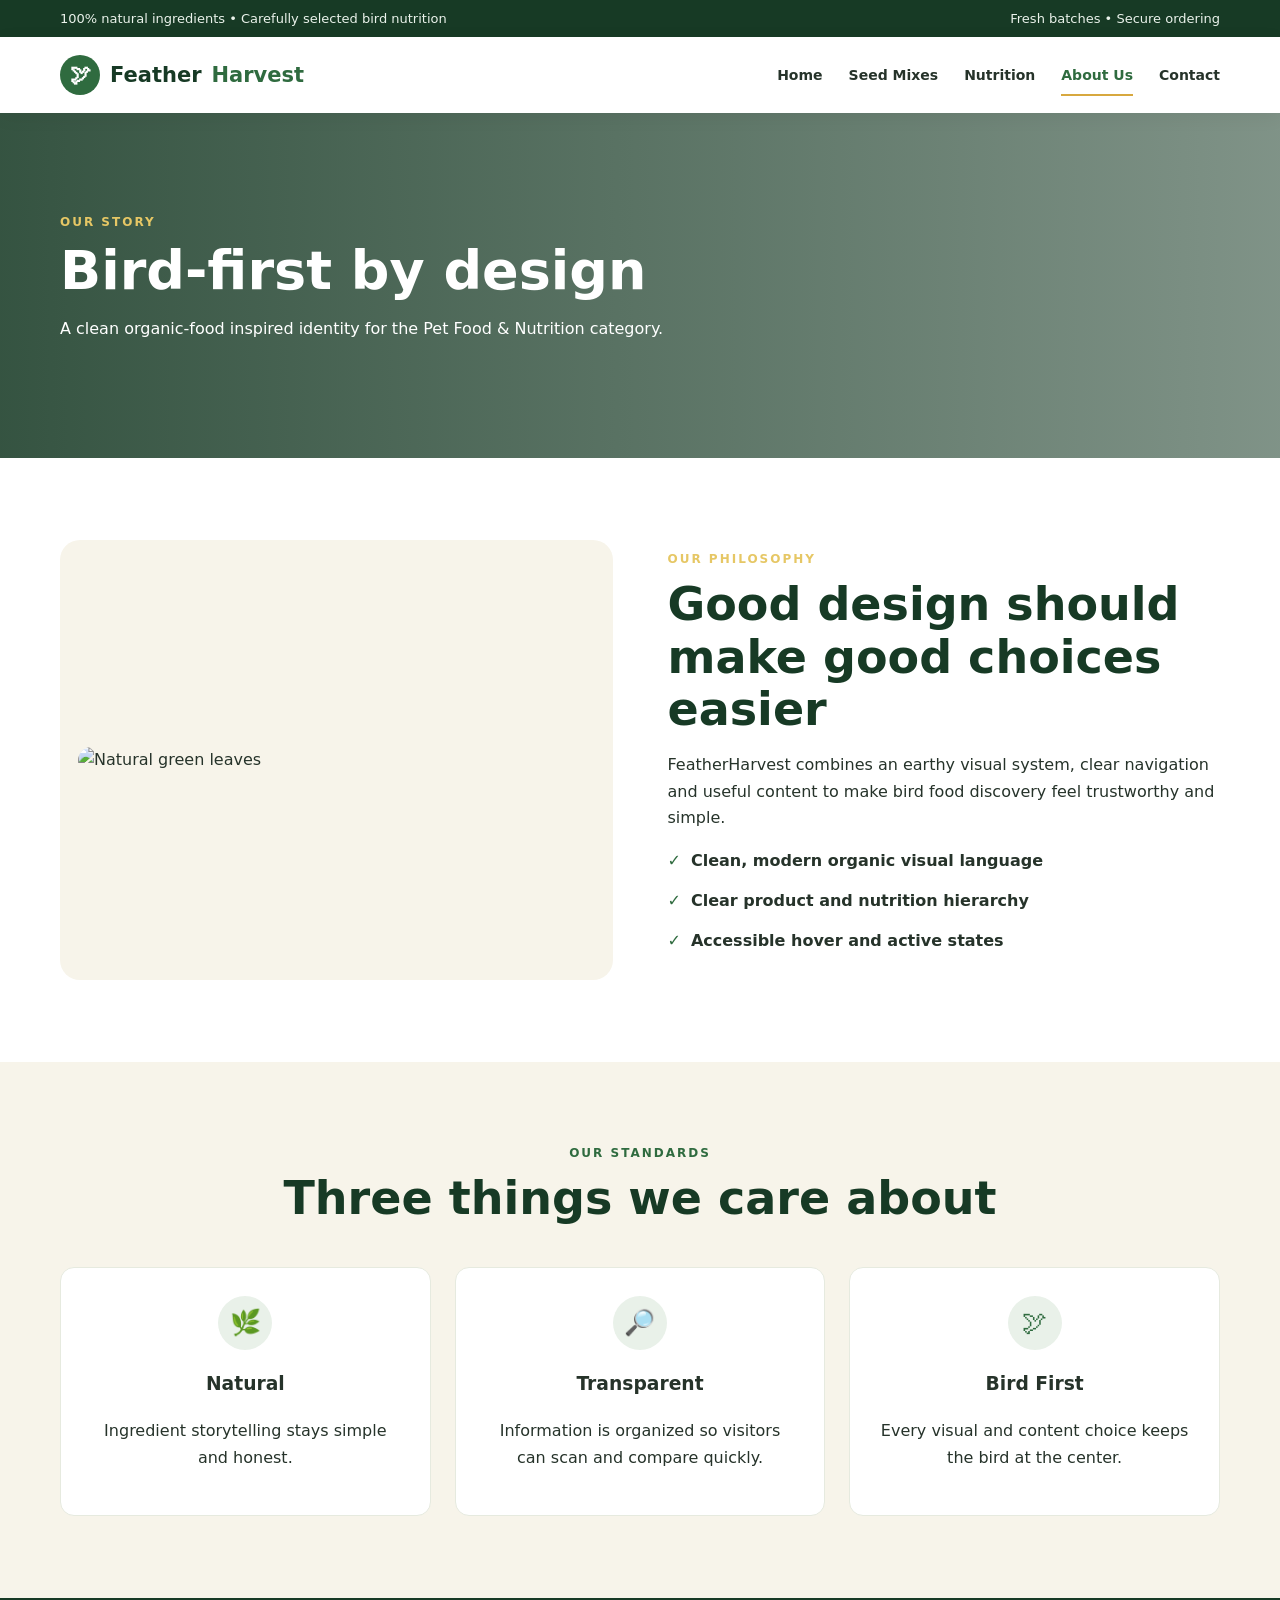
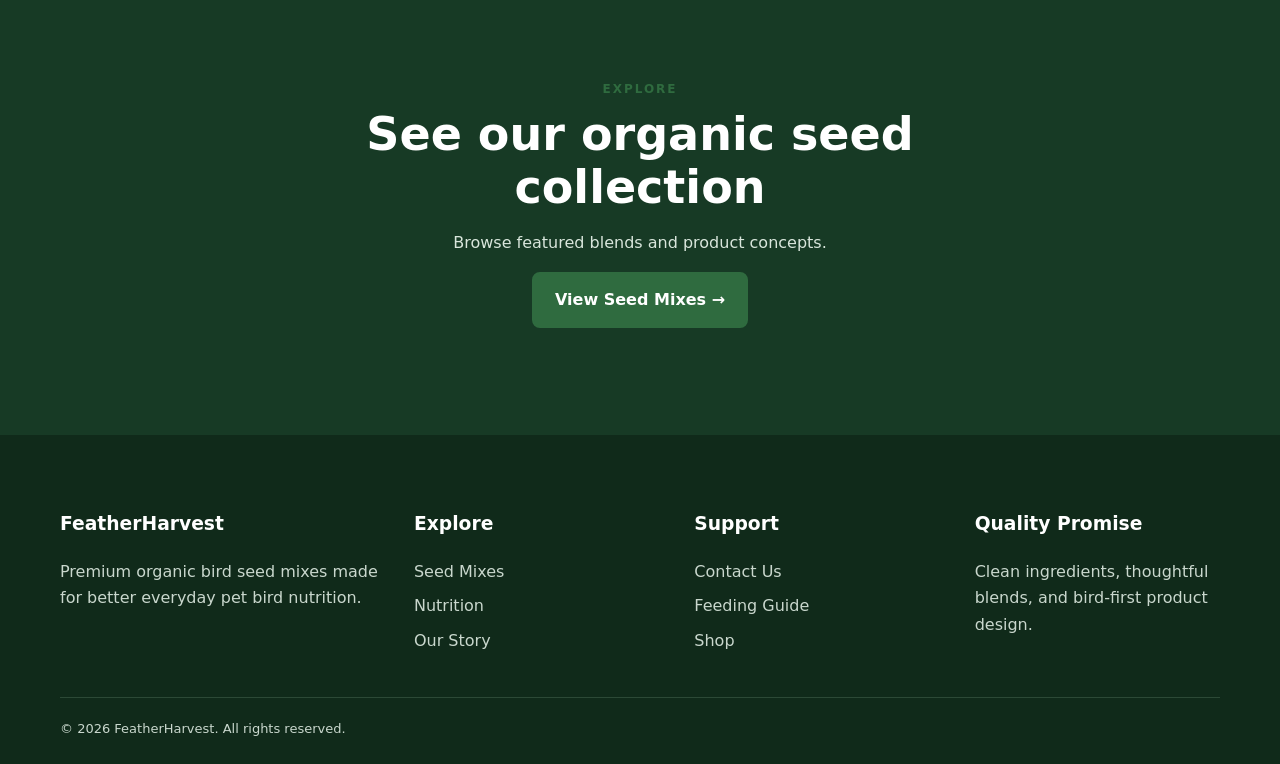
==== about.html @ 6beb9179 "first-commit" ====
<!doctype html><html lang="en"><head><meta charset="utf-8"><meta name="viewport" content="width=device-width,initial-scale=1"><meta name="description" content="Organic bird seed mix and pet bird nutrition website"><title>About Us | FeatherHarvest</title><link rel="stylesheet" href="style.css"></head><body data-page="about"><div class="topbar"><div class="container"><span>100% natural ingredients • Carefully selected bird nutrition</span><span>Fresh batches • Secure ordering</span></div></div>
<nav class="navbar"><div class="container nav-inner">
<a class="brand" href="index.html"><span class="brand-mark">🕊</span>Feather<span style="color:var(--green)">Harvest</span></a>
<button class="menu-btn" aria-label="Menu">☰</button>
<div class="nav-links"><a data-page="home" class="" href="index.html">Home</a><a data-page="products" class="" href="products.html">Seed Mixes</a><a data-page="nutrition" class="" href="nutrition.html">Nutrition</a><a data-page="about" class="active" href="about.html">About Us</a><a data-page="contact" class="" href="contact.html">Contact</a></div>
</div></nav>
<section class="page-hero"><div class="container"><div class="eyebrow">Our Story</div><h1>Bird-first by design</h1><p>A clean organic-food inspired identity for the Pet Food & Nutrition category.</p></div></section>
<section><div class="container split"><div class="split-img"><img src="https://images.unsplash.com/photo-1518005020951-eccb494ad742?auto=format&fit=crop&w=1600&q=90" alt="Natural green leaves"></div><div><div class="eyebrow">Our Philosophy</div><h2>Good design should make good choices easier</h2><p>FeatherHarvest combines an earthy visual system, clear navigation and useful content to make bird food discovery feel trustworthy and simple.</p><ul class="checks"><li>Clean, modern organic visual language</li><li>Clear product and nutrition hierarchy</li><li>Accessible hover and active states</li></ul></div></div></section>
<section class="features"><div class="container"><div class="section-head"><div class="eyebrow">Our Standards</div><h2>Three things we care about</h2></div><div class="grid grid3"><div class="feature"><div class="icon">🌿</div><h3>Natural</h3><p>Ingredient storytelling stays simple and honest.</p></div><div class="feature"><div class="icon">🔎</div><h3>Transparent</h3><p>Information is organized so visitors can scan and compare quickly.</p></div><div class="feature"><div class="icon">🕊</div><h3>Bird First</h3><p>Every visual and content choice keeps the bird at the center.</p></div></div></div></section>
<section class="banner"><div class="container"><div class="section-head"><div class="eyebrow">Explore</div><h2>See our organic seed collection</h2><p>Browse featured blends and product concepts.</p><a class="btn" href="products.html">View Seed Mixes →</a></div></div></section>
<footer class="footer"><div class="container footer-grid">
<div><h3>FeatherHarvest</h3><p>Premium organic bird seed mixes made for better everyday pet bird nutrition.</p></div>
<div><h3>Explore</h3><a href="products.html">Seed Mixes</a><a href="nutrition.html">Nutrition</a><a href="about.html">Our Story</a></div>
<div><h3>Support</h3><a href="contact.html">Contact Us</a><a href="nutrition.html">Feeding Guide</a><a href="products.html">Shop</a></div>
<div><h3>Quality Promise</h3><p>Clean ingredients, thoughtful blends, and bird-first product design.</p></div>
</div><div class="container copyright">© 2026 FeatherHarvest. All rights reserved.</div></footer><script src="script.js"></script></body></html>
---- style.css ----
:root{--green:#2f6b3f;--dark:#173a25;--cream:#f7f4ea;--gold:#d7a83f;--text:#26332a;--muted:#667268;--white:#fff;--shadow:0 14px 35px rgba(23,58,37,.10)}
*{box-sizing:border-box}html{scroll-behavior:smooth}body{margin:0;font-family:Inter,system-ui,-apple-system,Segoe UI,Roboto,Arial,sans-serif;color:var(--text);background:#fff;line-height:1.65}a{text-decoration:none;color:inherit}.container{width:min(1160px,92%);margin:auto}
.topbar{background:var(--dark);color:#eaf2eb;font-size:13px}.topbar .container{display:flex;justify-content:space-between;padding:8px 0}
.navbar{position:sticky;top:0;z-index:20;background:rgba(255,255,255,.97);backdrop-filter:blur(10px);box-shadow:0 4px 18px rgba(0,0,0,.06)}.nav-inner{height:76px;display:flex;align-items:center;justify-content:space-between}.brand{display:flex;align-items:center;gap:10px;font-weight:900;color:var(--dark);font-size:21px}.brand-mark{width:40px;height:40px;border-radius:50%;display:grid;place-items:center;background:var(--green);color:#fff;font-size:21px}
.nav-links{display:flex;gap:26px;align-items:center}.nav-links a{font-weight:700;font-size:14px;padding:27px 0;position:relative}.nav-links a:after{content:"";position:absolute;left:0;right:100%;bottom:18px;height:2px;background:var(--gold);transition:.25s}.nav-links a:hover:after,.nav-links a.active:after{right:0}.nav-links a.active{color:var(--green)}
.menu-btn{display:none;border:0;background:var(--green);color:#fff;padding:9px 12px;border-radius:7px;font-size:18px}
.btn{display:inline-flex;align-items:center;gap:8px;padding:13px 21px;border-radius:8px;background:var(--green);color:#fff;font-weight:800;border:2px solid var(--green);transition:.25s;cursor:pointer}.btn:hover{transform:translateY(-3px);box-shadow:0 10px 22px rgba(47,107,63,.25);background:#245631}.btn.alt{background:transparent;color:var(--green)}.btn.alt:hover{background:var(--green);color:#fff}
.hero{min-height:610px;display:flex;align-items:center;background:linear-gradient(90deg,rgba(10,34,20,.84),rgba(10,34,20,.42)),url('https://images.unsplash.com/photo-1444464666168-49d633b86797?auto=format&fit=crop&w=1800&q=90') center/cover no-repeat;color:#fff}.hero-content{max-width:650px;padding:80px 0}.eyebrow{text-transform:uppercase;letter-spacing:2px;font-size:12px;font-weight:900;color:#e6c765}.hero h1{font-size:clamp(42px,6vw,72px);line-height:1.05;margin:15px 0}.hero p{font-size:18px;color:#eef4ef;max-width:590px}.hero-actions{display:flex;gap:12px;flex-wrap:wrap;margin-top:25px}
section{padding:82px 0}.section-head{text-align:center;max-width:720px;margin:0 auto 42px}.section-head .eyebrow{color:var(--green)}h2{font-size:clamp(30px,4vw,46px);line-height:1.15;margin:8px 0 12px;color:var(--dark)}.section-head p{color:var(--muted)}
.grid{display:grid;gap:24px}.grid3{grid-template-columns:repeat(3,1fr)}.grid4{grid-template-columns:repeat(4,1fr)}
.card{background:#fff;border:1px solid #e8ece7;border-radius:16px;overflow:hidden;box-shadow:var(--shadow);transition:.3s}.card:hover{transform:translateY(-7px)}.card-img{height:245px;background:var(--cream);display:flex;align-items:center;justify-content:center;padding:18px}.card-img img{width:100%;height:100%;object-fit:contain}.card-body{padding:22px}.card-body h3{margin:0 0 8px;color:var(--dark)}.card-body p{margin:0;color:var(--muted);font-size:14px}
.features{background:var(--cream)}.feature{padding:28px;background:#fff;border-radius:14px;text-align:center;border:1px solid #e6eadf;transition:.25s}.feature:hover{transform:translateY(-5px);border-color:#cbd9ca}.icon{width:54px;height:54px;margin:auto auto 15px;border-radius:50%;display:grid;place-items:center;background:#e9f1e9;color:var(--green);font-size:25px}
.split{display:grid;grid-template-columns:1fr 1fr;gap:55px;align-items:center}.split-img{background:var(--cream);border-radius:20px;padding:18px;min-height:440px;display:flex;align-items:center;justify-content:center}.split-img img{width:100%;height:100%;max-height:520px;object-fit:contain;border-radius:14px}.checks{padding:0;list-style:none}.checks li{margin:14px 0;font-weight:700}.checks li:before{content:"✓";color:var(--green);font-weight:900;margin-right:10px}
.banner{background:var(--dark);color:#fff}.banner h2{color:#fff}.banner p{color:#d9e6dc}.banner .section-head{margin-bottom:25px}
.page-hero{padding:100px 0;background:linear-gradient(90deg,rgba(23,58,37,.87),rgba(23,58,37,.55)),url('https://images.unsplash.com/photo-1518005020951-eccb494ad742?auto=format&fit=crop&w=1600&q=90') center/cover;color:#fff}.page-hero h1{font-size:54px;line-height:1.05;margin:10px 0}.page-hero p{max-width:650px}
.form{display:grid;gap:15px}.form input,.form textarea{width:100%;padding:14px 15px;border:1px solid #dce3dc;border-radius:8px;font:inherit}.form textarea{min-height:150px;resize:vertical}
.footer{background:#102a1a;color:#c9d7cd;padding:55px 0 25px}.footer-grid{display:grid;grid-template-columns:1.3fr 1fr 1fr 1fr;gap:35px}.footer h3{color:#fff}.footer a{display:block;margin:8px 0;color:#c9d7cd}.footer a:hover{color:#fff}.copyright{border-top:1px solid #2c4936;margin-top:35px;padding-top:20px;font-size:13px}
.notice{background:#edf5ed;border-left:4px solid var(--green);padding:16px 20px;border-radius:8px;margin-top:20px}
@media(max-width:850px){.nav-links{display:none;position:absolute;top:76px;left:0;right:0;background:#fff;padding:15px 5%;box-shadow:0 12px 25px rgba(0,0,0,.08);flex-direction:column;align-items:flex-start;gap:0}.nav-links.open{display:flex}.nav-links a{padding:12px 0;width:100%}.nav-links a:after{bottom:5px}.menu-btn{display:block}.grid3,.grid4{grid-template-columns:1fr 1fr}.split{grid-template-columns:1fr;gap:30px}.hero{min-height:560px}.footer-grid{grid-template-columns:1fr 1fr}}
@media(max-width:560px){.topbar .container{flex-direction:column;gap:2px}.grid3,.grid4{grid-template-columns:1fr}.hero h1{font-size:43px}.page-hero h1{font-size:42px}.hero-content{padding:65px 0}.split-img{min-height:300px}.footer-grid{grid-template-columns:1fr}}
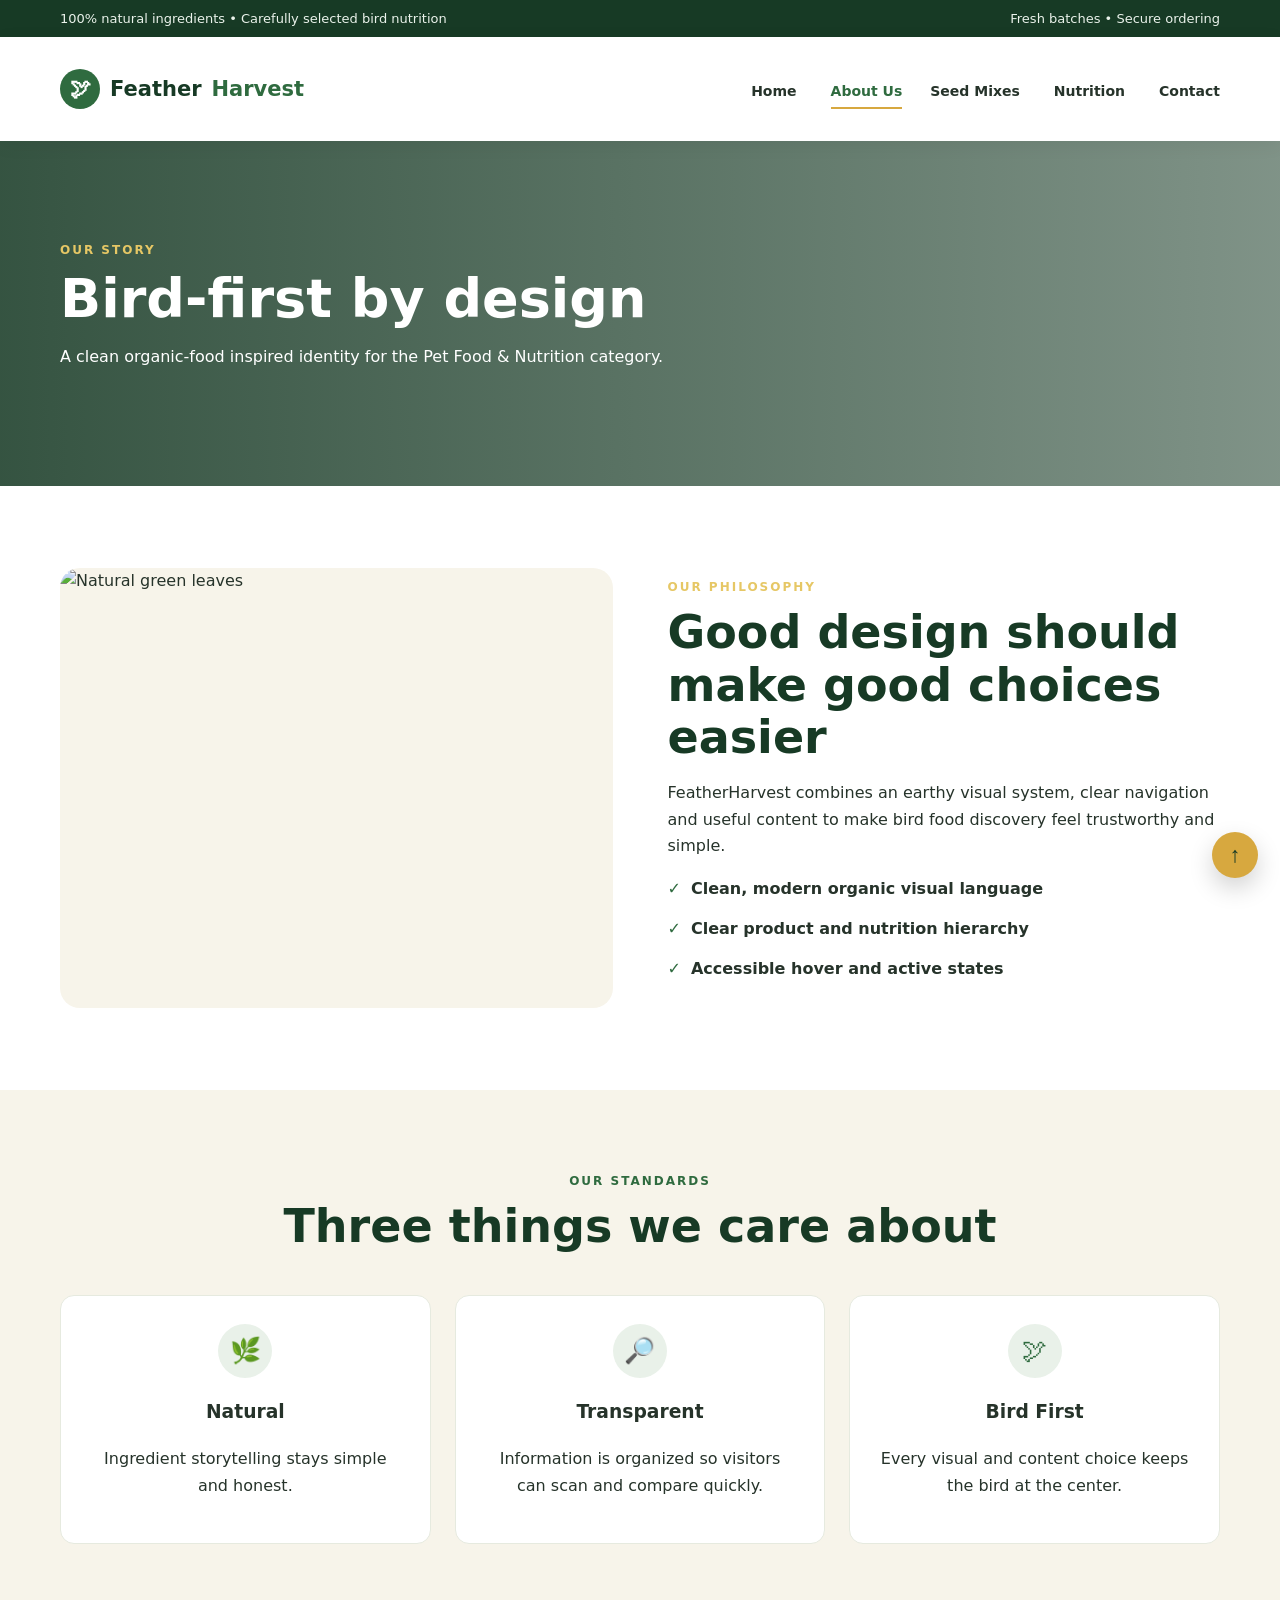
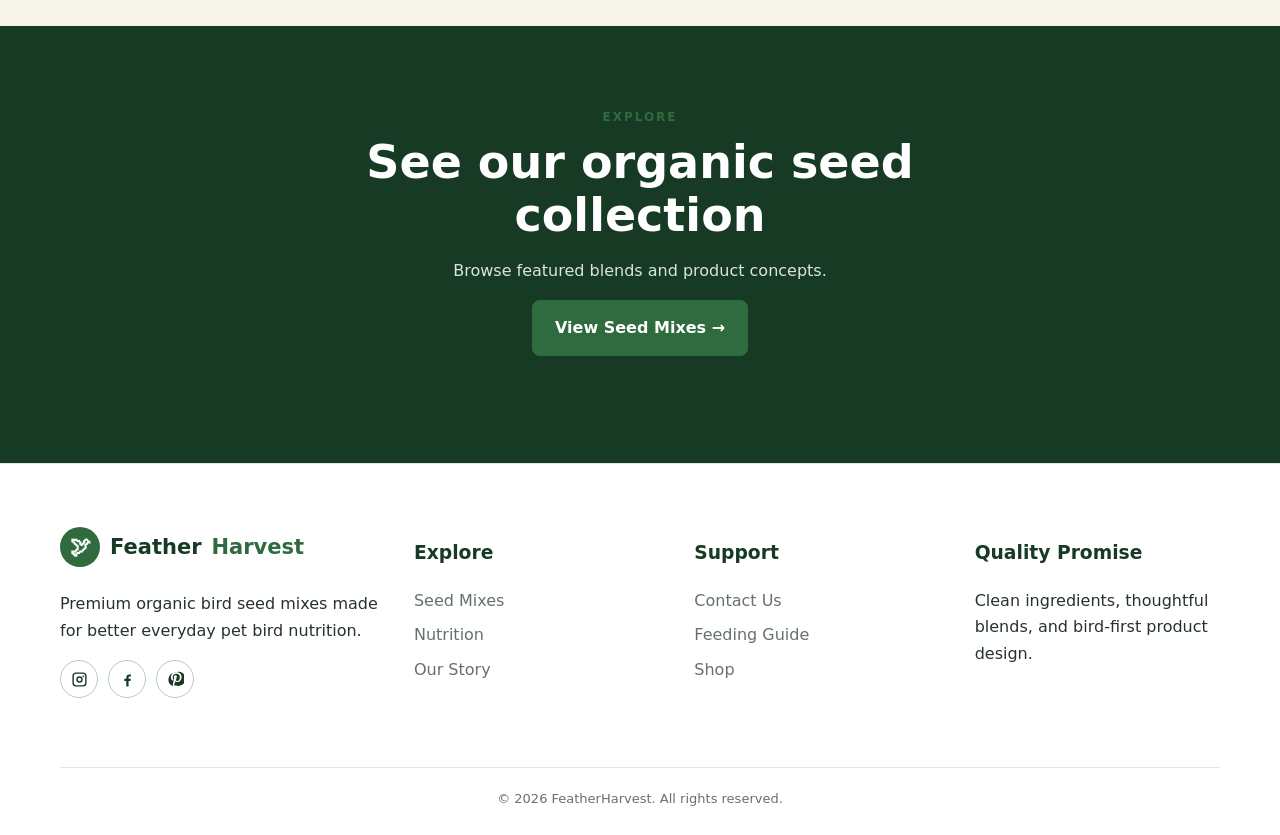
==== commit 62f5c9f7: "changes" ====
--- a/about.html
+++ b/about.html
@@ -1,16 +1,130 @@
-<!doctype html><html lang="en"><head><meta charset="utf-8"><meta name="viewport" content="width=device-width,initial-scale=1"><meta name="description" content="Organic bird seed mix and pet bird nutrition website"><title>About Us | FeatherHarvest</title><link rel="stylesheet" href="style.css"></head><body data-page="about"><div class="topbar"><div class="container"><span>100% natural ingredients • Carefully selected bird nutrition</span><span>Fresh batches • Secure ordering</span></div></div>
-<nav class="navbar"><div class="container nav-inner">
-<a class="brand" href="index.html"><span class="brand-mark">🕊</span>Feather<span style="color:var(--green)">Harvest</span></a>
-<button class="menu-btn" aria-label="Menu">☰</button>
-<div class="nav-links"><a data-page="home" class="" href="index.html">Home</a><a data-page="products" class="" href="products.html">Seed Mixes</a><a data-page="nutrition" class="" href="nutrition.html">Nutrition</a><a data-page="about" class="active" href="about.html">About Us</a><a data-page="contact" class="" href="contact.html">Contact</a></div>
-</div></nav>
-<section class="page-hero"><div class="container"><div class="eyebrow">Our Story</div><h1>Bird-first by design</h1><p>A clean organic-food inspired identity for the Pet Food & Nutrition category.</p></div></section>
-<section><div class="container split"><div class="split-img"><img src="https://images.unsplash.com/photo-1518005020951-eccb494ad742?auto=format&fit=crop&w=1600&q=90" alt="Natural green leaves"></div><div><div class="eyebrow">Our Philosophy</div><h2>Good design should make good choices easier</h2><p>FeatherHarvest combines an earthy visual system, clear navigation and useful content to make bird food discovery feel trustworthy and simple.</p><ul class="checks"><li>Clean, modern organic visual language</li><li>Clear product and nutrition hierarchy</li><li>Accessible hover and active states</li></ul></div></div></section>
-<section class="features"><div class="container"><div class="section-head"><div class="eyebrow">Our Standards</div><h2>Three things we care about</h2></div><div class="grid grid3"><div class="feature"><div class="icon">🌿</div><h3>Natural</h3><p>Ingredient storytelling stays simple and honest.</p></div><div class="feature"><div class="icon">🔎</div><h3>Transparent</h3><p>Information is organized so visitors can scan and compare quickly.</p></div><div class="feature"><div class="icon">🕊</div><h3>Bird First</h3><p>Every visual and content choice keeps the bird at the center.</p></div></div></div></section>
-<section class="banner"><div class="container"><div class="section-head"><div class="eyebrow">Explore</div><h2>See our organic seed collection</h2><p>Browse featured blends and product concepts.</p><a class="btn" href="products.html">View Seed Mixes →</a></div></div></section>
-<footer class="footer"><div class="container footer-grid">
-<div><h3>FeatherHarvest</h3><p>Premium organic bird seed mixes made for better everyday pet bird nutrition.</p></div>
-<div><h3>Explore</h3><a href="products.html">Seed Mixes</a><a href="nutrition.html">Nutrition</a><a href="about.html">Our Story</a></div>
-<div><h3>Support</h3><a href="contact.html">Contact Us</a><a href="nutrition.html">Feeding Guide</a><a href="products.html">Shop</a></div>
-<div><h3>Quality Promise</h3><p>Clean ingredients, thoughtful blends, and bird-first product design.</p></div>
-</div><div class="container copyright">© 2026 FeatherHarvest. All rights reserved.</div></footer><script src="script.js"></script></body></html>+<!doctype html>
+<html lang="en">
+
+<head>
+    <meta charset="utf-8">
+    <meta name="viewport" content="width=device-width,initial-scale=1">
+    <meta name="description" content="Organic bird seed mix and pet bird nutrition website">
+    <title>About Us | FeatherHarvest</title>
+    <link rel="stylesheet" href="style.css">
+    <link rel="icon" type="image/svg+xml" href="assets/favicon.svg">
+</head>
+
+<body data-page="about">
+    <div class="topbar">
+        <div class="container"><span>100% natural ingredients • Carefully selected bird nutrition</span><span>Fresh
+                batches • Secure ordering</span></div>
+    </div>
+    <nav class="navbar">
+        <div class="container nav-inner">
+            <div class="nav-links nav-left"><a data-page="home" href="index.html">Home</a><a data-page="about"
+                    href="about.html">About Us</a></div>
+            <a class="brand" href="index.html"><span class="brand-mark">🕊</span>Feather<span
+                    class="brand-green">Harvest</span></a>
+            <div class="nav-links nav-right"><a data-page="products" href="products.html">Seed Mixes</a><a
+                    data-page="nutrition" href="nutrition.html">Nutrition</a><a data-page="contact"
+                    href="contact.html">Contact</a></div>
+            <button class="menu-btn" aria-label="Menu" aria-expanded="false">☰</button>
+            <div class="mobile-links">
+                <a data-page="home" href="index.html">Home</a><a data-page="about" href="about.html">About Us</a><a
+                    data-page="products" href="products.html">Seed Mixes</a><a data-page="nutrition"
+                    href="nutrition.html">Nutrition</a><a data-page="contact" href="contact.html">Contact</a>
+            </div>
+        </div>
+    </nav>
+    <section class="page-hero"
+        style="background-image:linear-gradient(90deg,rgba(23,58,37,.87),rgba(23,58,37,.55)),url('https://images.unsplash.com/photo-1766687857153-04b9dc5c0372?auto=format&fit=crop&w=1600&q=90')">
+        <div class="container">
+            <div class="eyebrow">Our Story</div>
+            <h1>Bird-first by design</h1>
+            <p>A clean organic-food inspired identity for the Pet Food & Nutrition category.</p>
+        </div>
+    </section>
+    <section>
+        <div class="container split">
+            <div class="split-img"><img
+                    src="https://images.unsplash.com/photo-1444464666168-49d633b86797?auto=format&fit=crop&w=1400&q=90"
+                    alt="Natural green leaves"></div>
+            <div>
+                <div class="eyebrow">Our Philosophy</div>
+                <h2>Good design should make good choices easier</h2>
+                <p>FeatherHarvest combines an earthy visual system, clear navigation and useful content to make bird
+                    food discovery feel trustworthy and simple.</p>
+                <ul class="checks">
+                    <li>Clean, modern organic visual language</li>
+                    <li>Clear product and nutrition hierarchy</li>
+                    <li>Accessible hover and active states</li>
+                </ul>
+            </div>
+        </div>
+    </section>
+    <section class="features">
+        <div class="container">
+            <div class="section-head">
+                <div class="eyebrow">Our Standards</div>
+                <h2>Three things we care about</h2>
+            </div>
+            <div class="grid grid3">
+                <div class="feature">
+                    <div class="icon">🌿</div>
+                    <h3>Natural</h3>
+                    <p>Ingredient storytelling stays simple and honest.</p>
+                </div>
+                <div class="feature">
+                    <div class="icon">🔎</div>
+                    <h3>Transparent</h3>
+                    <p>Information is organized so visitors can scan and compare quickly.</p>
+                </div>
+                <div class="feature">
+                    <div class="icon">🕊</div>
+                    <h3>Bird First</h3>
+                    <p>Every visual and content choice keeps the bird at the center.</p>
+                </div>
+            </div>
+        </div>
+    </section>
+    <section class="banner">
+        <div class="container">
+            <div class="section-head">
+                <div class="eyebrow">Explore</div>
+                <h2>See our organic seed collection</h2>
+                <p>Browse featured blends and product concepts.</p><a class="btn" href="products.html">View Seed Mixes
+                    →</a>
+            </div>
+        </div>
+    </section>
+    <footer class="footer">
+        <div class="container footer-grid">
+            <div class="footer-brand"><a class="brand" href="index.html"><span class="brand-mark">🕊</span>Feather<span class="brand-green">Harvest</span></a>
+                <p>Premium organic bird seed mixes made for better everyday pet bird nutrition.</p>
+                <div class="socials" aria-label="Social links"><a href="#" aria-label="Instagram"><svg
+                            viewBox="0 0 24 24">
+                            <path
+                                d="M7 2h10a5 5 0 0 1 5 5v10a5 5 0 0 1-5 5H7a5 5 0 0 1-5-5V7a5 5 0 0 1 5-5Zm0 2a3 3 0 0 0-3 3v10a3 3 0 0 0 3 3h10a3 3 0 0 0 3-3V7a3 3 0 0 0-3-3H7Zm5 3.5A4.5 4.5 0 1 1 7.5 12 4.5 4.5 0 0 1 12 7.5Zm0 2A2.5 2.5 0 1 0 14.5 12 2.5 2.5 0 0 0 12 9.5ZM17.5 6.2a1.2 1.2 0 1 1-1.2 1.2 1.2 1.2 0 0 1 1.2-1.2Z" />
+                        </svg></a><a href="#" aria-label="Facebook"><svg viewBox="0 0 24 24">
+                            <path
+                                d="M13.5 22v-8h2.7l.4-3h-3.1V9.1c0-.9.3-1.5 1.6-1.5h1.7V4.9c-.3 0-1.3-.1-2.4-.1-2.4 0-4.1 1.5-4.1 4.2V11H7.5v3h2.8v8h3.2Z" />
+                        </svg></a><a href="#" aria-label="Pinterest"><svg viewBox="0 0 24 24">
+                            <path
+                                d="M12 2a10 10 0 0 0-3.6 19.3c-.1-1.6 0-3.5.4-5.1l1.3-5.4s-.3-.7-.3-1.8c0-1.7 1-3 2.3-3 1.1 0 1.7.8 1.7 1.8 0 1.1-.7 2.7-1 4.2-.3 1.2.6 2.2 1.8 2.2 2.1 0 3.6-2.2 3.6-5.4 0-2.8-2-4.8-4.9-4.8-3.3 0-5.3 2.5-5.3 5.1 0 1 .4 2 .9 2.6.1.1.1.2.1.4l-.3 1.1c-.1.4-.3.5-.6.3-1.6-.7-2.6-2.8-2.6-4.5 0-3.7 2.7-7.2 7.8-7.2 4.1 0 7.3 2.9 7.3 6.7 0 4-2.5 7.2-6 7.2-1.2 0-2.4-.6-2.8-1.3l-.7 2.7c-.3 1-.9 2.2-1.3 2.9.9.3 1.8.4 2.8.4A10 10 0 1 0 12 2Z" />
+                        </svg></a></div>
+            </div>
+            <div>
+                <h3>Explore</h3><a href="products.html">Seed Mixes</a><a href="nutrition.html">Nutrition</a><a
+                    href="about.html">Our Story</a>
+            </div>
+            <div>
+                <h3>Support</h3><a href="contact.html">Contact Us</a><a href="nutrition.html">Feeding Guide</a><a
+                    href="products.html">Shop</a>
+            </div>
+            <div>
+                <h3>Quality Promise</h3>
+                <p>Clean ingredients, thoughtful blends, and bird-first product design.</p>
+            </div>
+        </div>
+        <div class="container copyright">© 2026 FeatherHarvest. All rights reserved.</div>
+    </footer><button class="scroll-top" aria-label="Back to top" title="Back to top">↑</button>
+    <script src="script.js"></script>
+</body>
+
+</html>
--- a/style.css
+++ b/style.css
@@ -1,21 +1,741 @@
-
-:root{--green:#2f6b3f;--dark:#173a25;--cream:#f7f4ea;--gold:#d7a83f;--text:#26332a;--muted:#667268;--white:#fff;--shadow:0 14px 35px rgba(23,58,37,.10)}
-*{box-sizing:border-box}html{scroll-behavior:smooth}body{margin:0;font-family:Inter,system-ui,-apple-system,Segoe UI,Roboto,Arial,sans-serif;color:var(--text);background:#fff;line-height:1.65}a{text-decoration:none;color:inherit}.container{width:min(1160px,92%);margin:auto}
-.topbar{background:var(--dark);color:#eaf2eb;font-size:13px}.topbar .container{display:flex;justify-content:space-between;padding:8px 0}
-.navbar{position:sticky;top:0;z-index:20;background:rgba(255,255,255,.97);backdrop-filter:blur(10px);box-shadow:0 4px 18px rgba(0,0,0,.06)}.nav-inner{height:76px;display:flex;align-items:center;justify-content:space-between}.brand{display:flex;align-items:center;gap:10px;font-weight:900;color:var(--dark);font-size:21px}.brand-mark{width:40px;height:40px;border-radius:50%;display:grid;place-items:center;background:var(--green);color:#fff;font-size:21px}
-.nav-links{display:flex;gap:26px;align-items:center}.nav-links a{font-weight:700;font-size:14px;padding:27px 0;position:relative}.nav-links a:after{content:"";position:absolute;left:0;right:100%;bottom:18px;height:2px;background:var(--gold);transition:.25s}.nav-links a:hover:after,.nav-links a.active:after{right:0}.nav-links a.active{color:var(--green)}
-.menu-btn{display:none;border:0;background:var(--green);color:#fff;padding:9px 12px;border-radius:7px;font-size:18px}
-.btn{display:inline-flex;align-items:center;gap:8px;padding:13px 21px;border-radius:8px;background:var(--green);color:#fff;font-weight:800;border:2px solid var(--green);transition:.25s;cursor:pointer}.btn:hover{transform:translateY(-3px);box-shadow:0 10px 22px rgba(47,107,63,.25);background:#245631}.btn.alt{background:transparent;color:var(--green)}.btn.alt:hover{background:var(--green);color:#fff}
-.hero{min-height:610px;display:flex;align-items:center;background:linear-gradient(90deg,rgba(10,34,20,.84),rgba(10,34,20,.42)),url('https://images.unsplash.com/photo-1444464666168-49d633b86797?auto=format&fit=crop&w=1800&q=90') center/cover no-repeat;color:#fff}.hero-content{max-width:650px;padding:80px 0}.eyebrow{text-transform:uppercase;letter-spacing:2px;font-size:12px;font-weight:900;color:#e6c765}.hero h1{font-size:clamp(42px,6vw,72px);line-height:1.05;margin:15px 0}.hero p{font-size:18px;color:#eef4ef;max-width:590px}.hero-actions{display:flex;gap:12px;flex-wrap:wrap;margin-top:25px}
-section{padding:82px 0}.section-head{text-align:center;max-width:720px;margin:0 auto 42px}.section-head .eyebrow{color:var(--green)}h2{font-size:clamp(30px,4vw,46px);line-height:1.15;margin:8px 0 12px;color:var(--dark)}.section-head p{color:var(--muted)}
-.grid{display:grid;gap:24px}.grid3{grid-template-columns:repeat(3,1fr)}.grid4{grid-template-columns:repeat(4,1fr)}
-.card{background:#fff;border:1px solid #e8ece7;border-radius:16px;overflow:hidden;box-shadow:var(--shadow);transition:.3s}.card:hover{transform:translateY(-7px)}.card-img{height:245px;background:var(--cream);display:flex;align-items:center;justify-content:center;padding:18px}.card-img img{width:100%;height:100%;object-fit:contain}.card-body{padding:22px}.card-body h3{margin:0 0 8px;color:var(--dark)}.card-body p{margin:0;color:var(--muted);font-size:14px}
-.features{background:var(--cream)}.feature{padding:28px;background:#fff;border-radius:14px;text-align:center;border:1px solid #e6eadf;transition:.25s}.feature:hover{transform:translateY(-5px);border-color:#cbd9ca}.icon{width:54px;height:54px;margin:auto auto 15px;border-radius:50%;display:grid;place-items:center;background:#e9f1e9;color:var(--green);font-size:25px}
-.split{display:grid;grid-template-columns:1fr 1fr;gap:55px;align-items:center}.split-img{background:var(--cream);border-radius:20px;padding:18px;min-height:440px;display:flex;align-items:center;justify-content:center}.split-img img{width:100%;height:100%;max-height:520px;object-fit:contain;border-radius:14px}.checks{padding:0;list-style:none}.checks li{margin:14px 0;font-weight:700}.checks li:before{content:"✓";color:var(--green);font-weight:900;margin-right:10px}
-.banner{background:var(--dark);color:#fff}.banner h2{color:#fff}.banner p{color:#d9e6dc}.banner .section-head{margin-bottom:25px}
-.page-hero{padding:100px 0;background:linear-gradient(90deg,rgba(23,58,37,.87),rgba(23,58,37,.55)),url('https://images.unsplash.com/photo-1518005020951-eccb494ad742?auto=format&fit=crop&w=1600&q=90') center/cover;color:#fff}.page-hero h1{font-size:54px;line-height:1.05;margin:10px 0}.page-hero p{max-width:650px}
-.form{display:grid;gap:15px}.form input,.form textarea{width:100%;padding:14px 15px;border:1px solid #dce3dc;border-radius:8px;font:inherit}.form textarea{min-height:150px;resize:vertical}
-.footer{background:#102a1a;color:#c9d7cd;padding:55px 0 25px}.footer-grid{display:grid;grid-template-columns:1.3fr 1fr 1fr 1fr;gap:35px}.footer h3{color:#fff}.footer a{display:block;margin:8px 0;color:#c9d7cd}.footer a:hover{color:#fff}.copyright{border-top:1px solid #2c4936;margin-top:35px;padding-top:20px;font-size:13px}
-.notice{background:#edf5ed;border-left:4px solid var(--green);padding:16px 20px;border-radius:8px;margin-top:20px}
-@media(max-width:850px){.nav-links{display:none;position:absolute;top:76px;left:0;right:0;background:#fff;padding:15px 5%;box-shadow:0 12px 25px rgba(0,0,0,.08);flex-direction:column;align-items:flex-start;gap:0}.nav-links.open{display:flex}.nav-links a{padding:12px 0;width:100%}.nav-links a:after{bottom:5px}.menu-btn{display:block}.grid3,.grid4{grid-template-columns:1fr 1fr}.split{grid-template-columns:1fr;gap:30px}.hero{min-height:560px}.footer-grid{grid-template-columns:1fr 1fr}}
-@media(max-width:560px){.topbar .container{flex-direction:column;gap:2px}.grid3,.grid4{grid-template-columns:1fr}.hero h1{font-size:43px}.page-hero h1{font-size:42px}.hero-content{padding:65px 0}.split-img{min-height:300px}.footer-grid{grid-template-columns:1fr}}
+:root {
+    --green: #2f6b3f;
+    --dark: #173a25;
+    --cream: #f7f4ea;
+    --gold: #d7a83f;
+    --text: #26332a;
+    --muted: #667268;
+    --white: #fff;
+    --shadow: 0 14px 35px rgba(23, 58, 37, .10)
+}
+
+* {
+    box-sizing: border-box
+}
+
+html {
+    scroll-behavior: smooth
+}
+
+body {
+    margin: 0;
+    font-family: Inter, system-ui, -apple-system, Segoe UI, Roboto, Arial, sans-serif;
+    color: var(--text);
+    background: #fff;
+    line-height: 1.65
+}
+
+a {
+    text-decoration: none;
+    color: inherit
+}
+
+.container {
+    width: min(1160px, 92%);
+    margin: auto
+}
+
+.topbar {
+    background: var(--dark);
+    color: #eaf2eb;
+    font-size: 13px
+}
+
+.topbar .container {
+    display: flex;
+    justify-content: space-between;
+    padding: 8px 0
+}
+
+.navbar {
+    position: sticky;
+    top: 0;
+    z-index: 20;
+    background: rgba(255, 255, 255, .97);
+    backdrop-filter: blur(10px);
+    box-shadow: 0 4px 18px rgba(0, 0, 0, .06)
+}
+
+.nav-inner {
+    height: 104px;
+    display: flex;
+    align-items: center;
+    gap: 28px;
+    position: relative
+}
+
+.brand {
+    display: flex;
+    align-items: center;
+    justify-content: flex-start;
+    gap: 10px;
+    font-weight: 900;
+    color: var(--dark);
+    font-size: 21px;
+    white-space: nowrap;
+    order: 1
+}
+
+.brand-green {
+    color: var(--green)
+}
+
+.brand-mark {
+    width: 40px;
+    height: 40px;
+    border-radius: 50%;
+    display: grid;
+    place-items: center;
+    background: var(--green);
+    color: #fff;
+    font-size: 21px
+}
+
+.nav-links {
+    display: flex;
+    gap: 34px;
+    align-items: center
+}
+
+.nav-left {
+    justify-content: flex-end;
+    margin-left: auto;
+    order: 2
+}
+
+.nav-right {
+    justify-content: flex-end;
+    order: 3
+}
+
+.nav-links a {
+    font-weight: 700;
+    font-size: 14px;
+    padding: 35px 0 31px;
+    position: relative
+}
+
+.nav-links a:after {
+    content: "";
+    position: absolute;
+    left: 0;
+    right: 100%;
+    bottom: 25px;
+    height: 2px;
+    background: var(--gold);
+    transition: .25s
+}
+
+.nav-links a:hover:after,
+.nav-links a.active:after {
+    right: 0
+}
+
+.nav-links a.active {
+    color: var(--green)
+}
+
+.menu-btn {
+    display: none;
+    border: 0;
+    background: var(--green);
+    color: #fff;
+    padding: 9px 12px;
+    border-radius: 7px;
+    font-size: 18px;
+    position: absolute;
+    right: 4%;
+    z-index: 2
+}
+
+.btn {
+    display: inline-flex;
+    align-items: center;
+    justify-content: center;
+    gap: 8px;
+    padding: 13px 21px;
+    border-radius: 8px;
+    background: var(--green);
+    color: #fff;
+    font-weight: 800;
+    border: 2px solid var(--green);
+    transition: .25s;
+    cursor: pointer
+}
+
+.btn:hover {
+    transform: translateY(-3px);
+    box-shadow: 0 10px 22px rgba(47, 107, 63, .25);
+    background: #245631
+}
+
+.btn.alt {
+    background: transparent;
+    color: var(--green)
+}
+
+.btn.alt:hover {
+    background: var(--green);
+    color: #fff
+}
+
+.hero {
+    min-height: 610px;
+    display: flex;
+    align-items: center;
+    background: linear-gradient(90deg, rgba(10, 34, 20, .84), rgba(10, 34, 20, .42)), url('https://images.unsplash.com/photo-1752770551752-61420684d83e?auto=format&fit=crop&w=1800&q=90') center/cover no-repeat;
+    color: #fff
+}
+
+.hero-content {
+    max-width: 650px;
+    padding: 80px 0
+}
+
+.eyebrow {
+    text-transform: uppercase;
+    letter-spacing: 2px;
+    font-size: 12px;
+    font-weight: 900;
+    color: #e6c765
+}
+
+.hero h1 {
+    font-size: clamp(42px, 6vw, 72px);
+    line-height: 1.05;
+    margin: 15px 0
+}
+
+.hero p {
+    font-size: 18px;
+    color: #eef4ef;
+    max-width: 590px
+}
+
+.hero-actions {
+    display: flex;
+    gap: 12px;
+    flex-wrap: wrap;
+    margin-top: 25px
+}
+
+.hero-actions .btn {
+    min-width: 190px
+}
+
+section {
+    padding: 82px 0
+}
+
+.section-head {
+    text-align: center;
+    max-width: 720px;
+    margin: 0 auto 42px
+}
+
+.section-head .eyebrow {
+    color: var(--green)
+}
+
+h2 {
+    font-size: clamp(30px, 4vw, 46px);
+    line-height: 1.15;
+    margin: 8px 0 12px;
+    color: var(--dark)
+}
+
+.section-head p {
+    color: var(--muted)
+}
+
+.grid {
+    display: grid;
+    gap: 24px
+}
+
+.grid3 {
+    grid-template-columns: repeat(3, 1fr)
+}
+
+.grid4 {
+    grid-template-columns: repeat(4, 1fr)
+}
+
+.card {
+    background: #fff;
+    border: 1px solid #e8ece7;
+    border-radius: 16px;
+    overflow: hidden;
+    box-shadow: var(--shadow);
+    transition: .3s
+}
+
+.card:hover {
+    transform: translateY(-7px)
+}
+
+.card-img {
+    height: 245px;
+    background: var(--cream);
+    display: flex;
+    align-items: center;
+    justify-content: center;
+    padding: 0;
+    overflow: hidden
+}
+
+.card-img img {
+    width: 100%;
+    height: 100%;
+    object-fit: cover;
+    display: block
+}
+
+.card-body {
+    padding: 22px
+}
+
+.card-body h3 {
+    margin: 0 0 8px;
+    color: var(--dark)
+}
+
+.card-body p {
+    margin: 0;
+    color: var(--muted);
+    font-size: 14px
+}
+
+.features {
+    background: var(--cream)
+}
+
+.feature {
+    padding: 28px;
+    background: #fff;
+    border-radius: 14px;
+    text-align: center;
+    border: 1px solid #e6eadf;
+    transition: .25s
+}
+
+.feature:hover {
+    transform: translateY(-5px);
+    border-color: #cbd9ca
+}
+
+.icon {
+    width: 54px;
+    height: 54px;
+    margin: auto auto 15px;
+    border-radius: 50%;
+    display: grid;
+    place-items: center;
+    background: #e9f1e9;
+    color: var(--green);
+    font-size: 25px
+}
+
+.split {
+    display: grid;
+    grid-template-columns: 1fr 1fr;
+    gap: 55px;
+    align-items: center
+}
+
+.split-img {
+    background: var(--cream);
+    border-radius: 20px;
+    padding: 0;
+    min-height: 440px;
+    display: flex;
+    align-items: center;
+    justify-content: center;
+    overflow: hidden
+}
+
+.split-img img {
+    width: 100%;
+    height: 100%;
+    min-height: 440px;
+    max-height: 520px;
+    object-fit: cover;
+    border-radius: 14px
+}
+
+.checks {
+    padding: 0;
+    list-style: none
+}
+
+.checks li {
+    margin: 14px 0;
+    font-weight: 700
+}
+
+.checks li:before {
+    content: "✓";
+    color: var(--green);
+    font-weight: 900;
+    margin-right: 10px
+}
+
+.banner {
+    background: var(--dark);
+    color: #fff
+}
+
+.banner h2 {
+    color: #fff
+}
+
+.banner p {
+    color: #d9e6dc
+}
+
+.banner .section-head {
+    margin-bottom: 25px
+}
+
+.page-hero {
+    padding: 100px 0;
+    background: linear-gradient(90deg, rgba(23, 58, 37, .87), rgba(23, 58, 37, .55)), url('https://images.unsplash.com/photo-1711151700395-e155cd1978a2?auto=format&fit=crop&w=1600&q=90') center/cover;
+    color: #fff
+}
+
+.page-hero h1 {
+    font-size: 54px;
+    line-height: 1.05;
+    margin: 10px 0
+}
+
+.page-hero p {
+    max-width: 650px
+}
+
+.form {
+    display: grid;
+    gap: 15px
+}
+
+.form input,
+.form textarea {
+    width: 100%;
+    padding: 14px 15px;
+    border: 1px solid #dce3dc;
+    border-radius: 8px;
+    font: inherit
+}
+
+.form textarea {
+    min-height: 150px;
+    resize: vertical
+}
+
+.form .btn {
+    width: 100%;
+    text-align: center
+}
+
+.notice {
+    background: #edf5ed;
+    border-left: 4px solid var(--green);
+    padding: 16px 20px;
+    border-radius: 8px;
+    margin-top: 20px
+}
+
+.map-wrap {
+    margin-top: 55px;
+    border-radius: 18px;
+    overflow: hidden;
+    box-shadow: var(--shadow);
+    border: 1px solid #dfe7df
+}
+
+.map-wrap iframe {
+    display: block;
+    width: 100%;
+    height: 380px;
+    border: 0
+}
+
+.footer {
+    background: #fff;
+    color: var(--text);
+    padding: 55px 0 25px;
+    border-top: 1px solid #dfe7df
+}
+
+.footer-brand {
+    margin-bottom: 34px
+}
+
+.footer-brand .brand {
+    position: static;
+    transform: none;
+    display: inline-flex;
+    flex-direction: row;
+    align-items: center;
+    justify-content: flex-start;
+    white-space: nowrap;
+    flex-wrap: nowrap;
+    color: var(--dark)
+}
+
+.footer-brand .brand .brand-green {
+    color: var(--green)
+}
+
+.footer-grid {
+    display: grid;
+    grid-template-columns: 1.3fr 1fr 1fr 1fr;
+    gap: 35px
+}
+
+.footer h3 {
+    color: var(--dark)
+}
+
+.footer a {
+    display: block;
+    margin: 8px 0;
+    color: var(--muted)
+}
+
+.footer a:hover {
+    color: var(--green)
+}
+
+.socials {
+    display: flex;
+
+    gap: 10px;
+    margin-top: 16px
+}
+
+.socials a {
+    width: 38px;
+    height: 38px;
+    margin: 0;
+    border: 1px solid #b8ccc0;
+    border-radius: 50%;
+    display: grid;
+    place-items: center;
+    color: var(--dark);
+    transition: .25s
+}
+
+.socials a:hover {
+    background: var(--green);
+    border-color: var(--green);
+    color: #fff;
+    transform: translateY(-3px)
+}
+
+.socials svg {
+    width: 17px;
+    height: 17px;
+    fill: currentColor
+}
+
+.copyright {
+    border-top: 1px solid #dfe7df;
+    margin-top: 35px;
+    padding-top: 20px;
+    font-size: 13px;
+    color: var(--muted);
+    text-align: center
+}
+
+.scroll-top {
+    position: fixed;
+    right: 22px;
+    bottom: 22px;
+    width: 46px;
+    height: 46px;
+    border: 0;
+    border-radius: 50%;
+    background: var(--gold);
+    color: var(--dark);
+    display: grid;
+    place-items: center;
+    font-size: 22px;
+    font-weight: 900;
+    z-index: 50;
+    box-shadow: 0 10px 25px rgba(0, 0, 0, .18);
+    cursor: pointer;
+    transition: .25s
+}
+
+.scroll-top:hover {
+    transform: translateY(-5px);
+    background: #e6bd54
+}
+
+
+
+.mobile-links {
+    display: none
+}
+
+@media(max-width:850px) {
+    .nav-inner {
+        height: 76px;
+        display: flex;
+        justify-content: space-between
+    }
+
+    .nav-left,
+    .nav-right {
+        display: none
+    }
+
+    .brand {
+        font-size: 20px;
+        order: 1
+    }
+
+    .menu-btn {
+        display: block;
+        right: 4%;
+        top: 19px
+    }
+
+    .mobile-links {
+        display: none;
+        position: absolute;
+        top: 76px;
+        left: 0;
+        right: 0;
+        background: #fff;
+        padding: 14px 5%;
+        box-shadow: 0 12px 25px rgba(0, 0, 0, .08);
+        z-index: 30
+    }
+
+    .mobile-links.open {
+        display: block
+    }
+
+    .mobile-links a {
+        display: block;
+        font-weight: 700;
+        padding: 11px 0;
+        border-bottom: 1px solid #edf0ed
+    }
+
+    .mobile-links a.active {
+        color: var(--green)
+    }
+
+    .grid3,
+    .grid4 {
+        grid-template-columns: 1fr 1fr
+    }
+
+    .grid3>:last-child {
+        grid-column: 1/-1;
+        justify-self: center;
+        width: calc((100% - 24px)/2)
+    }
+
+    .split {
+        grid-template-columns: 1fr;
+        gap: 30px
+    }
+
+    .hero {
+        min-height: 560px
+    }
+
+    .footer-grid {
+        grid-template-columns: 1fr 1fr
+    }
+}
+
+@media(max-width:560px) {
+    .topbar .container {
+        flex-direction: column;
+        gap: 2px
+    }
+
+    .nav-inner {
+        height: 70px
+    }
+
+    .brand {
+        font-size: 18px
+    }
+
+    .brand-mark {
+        width: 36px;
+        height: 36px;
+        font-size: 19px
+    }
+
+    .menu-btn {
+        top: 16px
+    }
+
+    .mobile-links {
+        top: 70px
+    }
+
+    .grid3,
+    .grid4 {
+        grid-template-columns: 1fr
+    }
+
+    .grid3>:last-child {
+        grid-column: auto;
+        width: 100%
+    }
+
+    .hero h1 {
+        font-size: 43px
+    }
+
+    .page-hero h1 {
+        font-size: 42px
+    }
+
+    .hero-content {
+        padding: 65px 0
+    }
+
+    .hero-actions {
+        flex-direction: column;
+        align-items: stretch
+    }
+
+    .hero-actions .btn {
+        width: 100%;
+        min-width: 0
+    }
+
+    .split-img {
+        min-height: 300px
+    }
+
+    .split-img img {
+        min-height: 300px
+    }
+
+    .footer-grid {
+        grid-template-columns: 1fr
+    }
+
+    .scroll-top {
+        right: 16px;
+        bottom: 16px
+    }
+
+    .map-wrap {
+        margin-top: 35px
+    }
+
+    .map-wrap iframe {
+        height: 300px
+    }
+}
